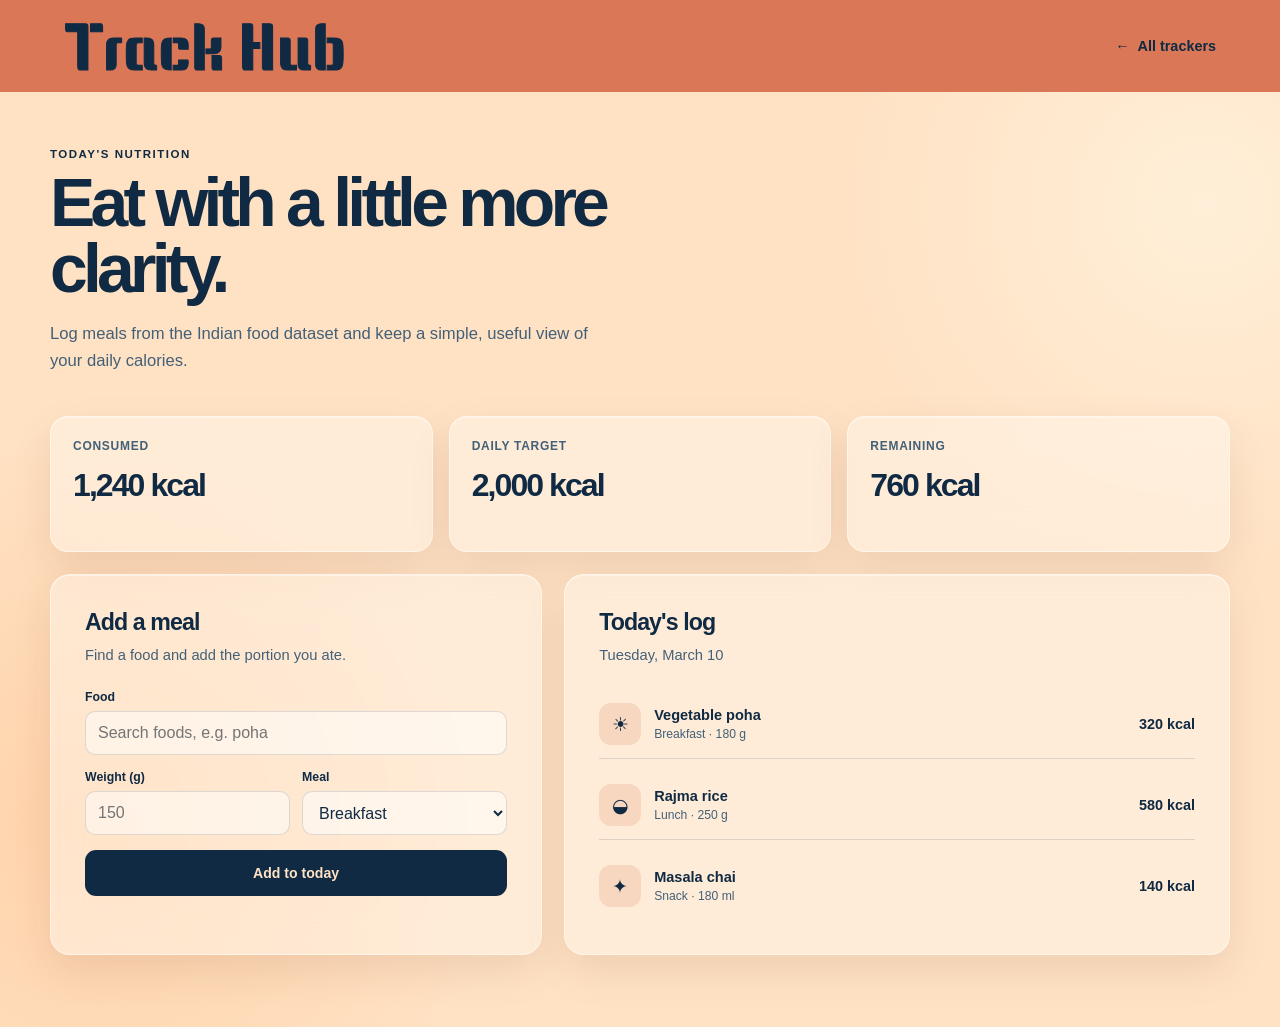
==== calorie.html @ 034e93bc "feat(ui): add tracker landing pages" ====
<!doctype html>
<html lang="en">
  <head>
    <meta charset="UTF-8" />
    <meta name="viewport" content="width=device-width, initial-scale=1.0" />
    <title>Calorie Tracker — Track Hub</title>
    <link rel="preconnect" href="https://fonts.googleapis.com" />
    <link rel="preconnect" href="https://fonts.gstatic.com" crossorigin />
    <link href="https://fonts.googleapis.com/css2?family=Keania+One&display=swap" rel="stylesheet" />
    <link rel="stylesheet" href="tracker.css" />
  </head>
  <body>
    <header class="site-header"><a class="brand" href="index.html">Track Hub</a><a class="home-link" href="index.html">← <span>All trackers</span></a></header>
    <main class="page">
      <p class="eyebrow">TODAY'S NUTRITION</p>
      <h1>Eat with a little more clarity.</h1>
      <p class="intro">Log meals from the Indian food dataset and keep a simple, useful view of your daily calories.</p>
      <section class="stat-grid" aria-label="Calorie summary">
        <article class="stat"><span>Consumed</span><strong>1,240 kcal</strong></article>
        <article class="stat"><span>Daily target</span><strong>2,000 kcal</strong></article>
        <article class="stat"><span>Remaining</span><strong>760 kcal</strong></article>
      </section>
      <section class="content-grid">
        <section class="panel">
          <h2>Add a meal</h2>
          <p>Find a food and add the portion you ate.</p>
          <form>
            <div class="field"><label for="food">Food</label><input id="food" type="search" placeholder="Search foods, e.g. poha" /></div>
            <div class="form-row"><div class="field"><label for="weight">Weight (g)</label><input id="weight" type="number" placeholder="150" /></div><div class="field"><label for="meal">Meal</label><select id="meal"><option>Breakfast</option><option>Lunch</option><option>Dinner</option><option>Snack</option></select></div></div>
            <button class="button" type="button">Add to today</button>
          </form>
        </section>
        <section class="panel">
          <h2>Today's log</h2>
          <p>Tuesday, March 10</p>
          <div class="meal-list">
            <div class="list-item"><span class="list-icon">☀</span><div><strong>Vegetable poha</strong><small>Breakfast · 180 g</small></div><span class="list-value">320 kcal</span></div>
            <div class="list-item"><span class="list-icon">◒</span><div><strong>Rajma rice</strong><small>Lunch · 250 g</small></div><span class="list-value">580 kcal</span></div>
            <div class="list-item"><span class="list-icon">✦</span><div><strong>Masala chai</strong><small>Snack · 180 ml</small></div><span class="list-value">140 kcal</span></div>
          </div>
        </section>
      </section>
    </main>
  </body>
</html>
---- tracker.css ----
:root {
  --orange: #d97757;
  --cream: #ffe2c4;
  --navy: #102a43;
  --ink-soft: #426078;
  --glass: rgba(255, 248, 239, 0.46);
  --line: rgba(16, 42, 67, 0.14);
}

* { box-sizing: border-box; }

body {
  min-height: 100vh;
  margin: 0;
  color: var(--navy);
  background:
    radial-gradient(circle at 8% 80%, #ffd2a9 0, transparent 28%),
    radial-gradient(circle at 94% 20%, #ffefd8 0, transparent 25%),
    var(--cream);
  font-family: Arial, sans-serif;
}

.site-header {
  min-height: 92px;
  display: flex;
  align-items: center;
  justify-content: space-between;
  padding: 14px clamp(22px, 5vw, 72px);
  background: var(--orange);
}

.brand {
  color: var(--navy);
  font-family: "Keania One", Arial, sans-serif;
  font-size: clamp(2.6rem, 5vw, 4.6rem);
  line-height: 1;
  -webkit-text-stroke: 1px var(--navy);
  text-decoration: none;
}

.home-link {
  display: inline-flex;
  align-items: center;
  gap: 8px;
  color: var(--navy);
  font-size: .9rem;
  font-weight: 700;
  text-decoration: none;
}

.page {
  width: min(1180px, calc(100% - 48px));
  margin: 0 auto;
  padding: 56px 0 72px;
}

.eyebrow { margin: 0 0 10px; font-size: .72rem; font-weight: 700; letter-spacing: .13em; }
h1 { margin: 0; max-width: 700px; font-size: clamp(2.4rem, 5.3vw, 4.8rem); letter-spacing: -.07em; line-height: .98; }
.intro { max-width: 560px; margin: 18px 0 0; color: var(--ink-soft); font-size: 1.04rem; line-height: 1.6; }

.stat-grid { display: grid; grid-template-columns: repeat(3, 1fr); gap: 16px; margin: 42px 0 22px; }
.stat, .panel { border: 1px solid rgba(255, 250, 241, .7); background: var(--glass); box-shadow: inset 0 1px 0 rgba(255,255,255,.42), 0 16px 40px rgba(101, 43, 16, .1); backdrop-filter: blur(18px); -webkit-backdrop-filter: blur(18px); }
.stat { min-height: 136px; padding: 22px; border-radius: 18px; }
.stat span { display: block; color: var(--ink-soft); font-size: .75rem; font-weight: 700; letter-spacing: .06em; text-transform: uppercase; }
.stat strong { display: block; margin-top: 14px; font-size: 2rem; letter-spacing: -.06em; }

.content-grid { display: grid; grid-template-columns: .85fr 1.15fr; gap: 22px; }
.panel { border-radius: 20px; padding: clamp(22px, 3vw, 34px); }
.panel h2 { margin: 0 0 8px; font-size: 1.45rem; letter-spacing: -.04em; }
.panel > p { margin: 0 0 24px; color: var(--ink-soft); font-size: .92rem; line-height: 1.5; }

.field { display: grid; gap: 7px; margin: 0 0 15px; }
.field label { font-size: .77rem; font-weight: 700; }
.field input, .field select { width: 100%; min-height: 44px; border: 1px solid var(--line); border-radius: 10px; outline: none; padding: 0 12px; color: var(--navy); background: rgba(255,255,255,.5); font: inherit; }
.field input:focus, .field select:focus { border-color: var(--orange); box-shadow: 0 0 0 3px rgba(217,119,87,.18); }
.form-row { display: grid; grid-template-columns: 1fr 1fr; gap: 12px; }
.button { min-height: 46px; width: 100%; border: 0; border-radius: 11px; padding: 0 17px; background: var(--navy); color: var(--cream); cursor: pointer; font: 700 .88rem Arial, sans-serif; }
.button:hover { background: #1a4163; }

.meal-list, .expense-list { display: grid; gap: 12px; }
.list-item { display: flex; align-items: center; gap: 13px; padding: 13px 0; border-bottom: 1px solid var(--line); }
.list-item:last-child { border-bottom: 0; }
.list-icon { width: 42px; height: 42px; flex: none; display: grid; place-items: center; border-radius: 12px; background: rgba(217,119,87,.18); font-size: 1.18rem; }
.list-item strong, .list-item small { display: block; }
.list-item strong { font-size: .91rem; }
.list-item small { margin-top: 4px; color: var(--ink-soft); font-size: .76rem; }
.list-value { margin-left: auto; font-size: .9rem; font-weight: 700; white-space: nowrap; }

.category-list { display: grid; gap: 17px; }
.category { display: grid; grid-template-columns: 92px 1fr auto; align-items: center; gap: 12px; font-size: .82rem; font-weight: 700; }
.meter { height: 8px; overflow: hidden; border-radius: 9px; background: rgba(16,42,67,.1); }
.meter i { display: block; height: 100%; border-radius: inherit; background: var(--orange); }
.split-card { margin-top: 22px; padding: 18px; border: 1px solid var(--line); border-radius: 15px; background: rgba(255,255,255,.28); }
.split-card h3 { margin: 0 0 5px; font-size: 1rem; }
.split-card p { margin: 0; color: var(--ink-soft); font-size: .82rem; }

@media (max-width: 760px) {
  .site-header { min-height: 78px; }
  .page { width: min(100% - 32px, 560px); padding-top: 38px; }
  .stat-grid, .content-grid { grid-template-columns: 1fr; }
  .stat-grid { margin-top: 30px; }
  .stat { min-height: auto; }
}

@media (max-width: 420px) {
  .home-link span { display: none; }
  .form-row { grid-template-columns: 1fr; }
  .category { grid-template-columns: 76px 1fr auto; }
}
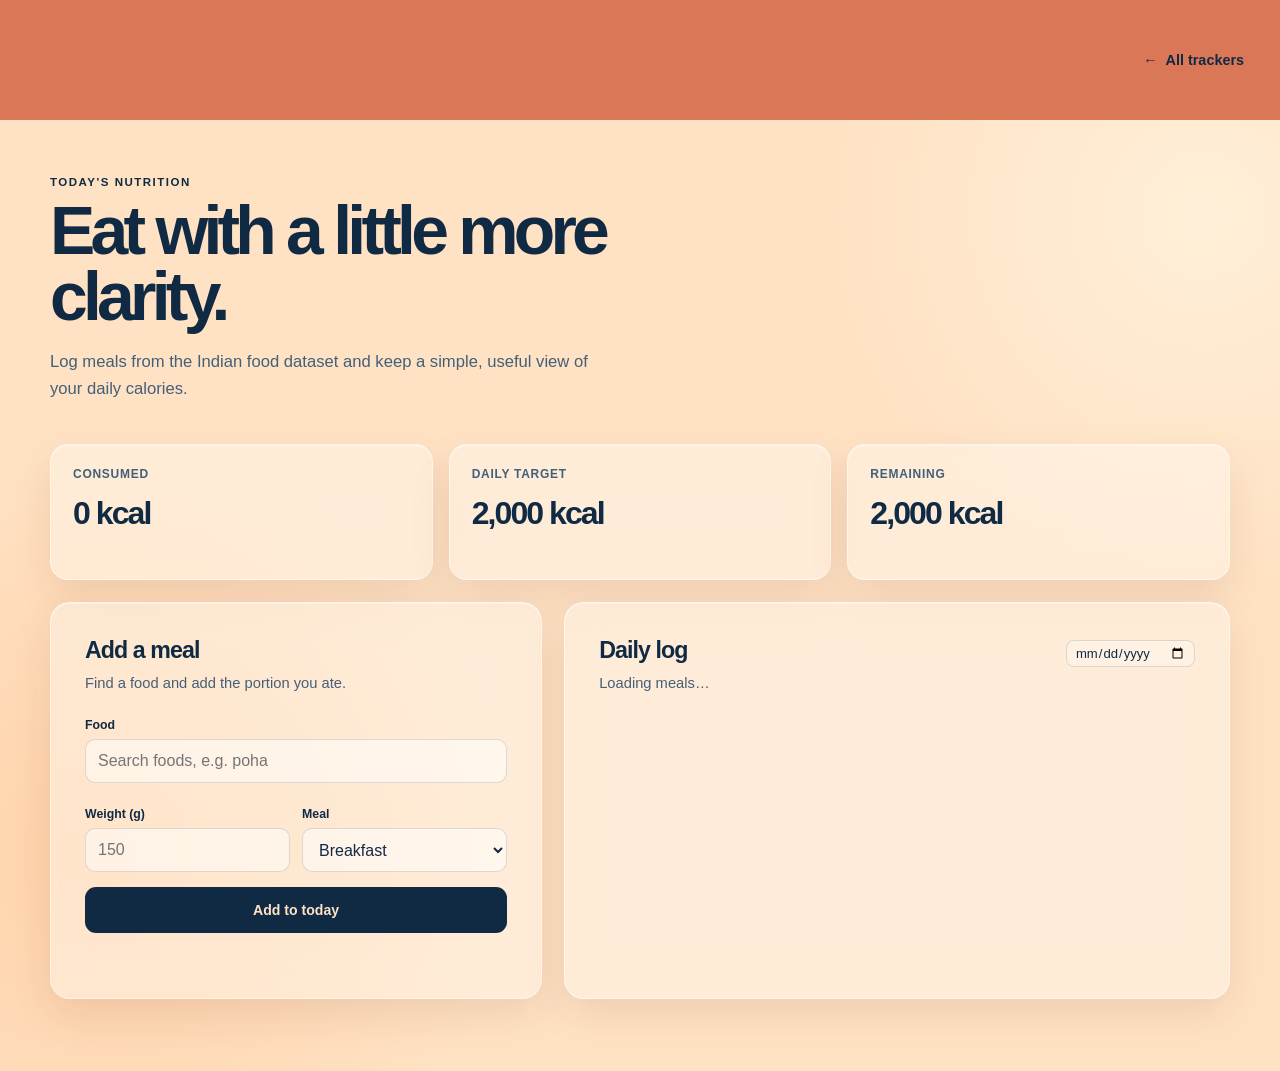
==== commit 7e041e8d: "feat(ui): add date selector and form validations for calorie tracker" ====
--- a/calorie.html
+++ b/calorie.html
@@ -10,36 +10,39 @@
     <link rel="stylesheet" href="tracker.css" />
   </head>
   <body>
-    <header class="site-header"><a class="brand" href="index.html">Track Hub</a><a class="home-link" href="index.html">← <span>All trackers</span></a></header>
+    <header class="site-header"><a class="brand" href="index.html" data-animated-brand aria-label="Track Hub"></a><a class="home-link" href="index.html">← <span>All trackers</span></a></header>
     <main class="page">
       <p class="eyebrow">TODAY'S NUTRITION</p>
       <h1>Eat with a little more clarity.</h1>
       <p class="intro">Log meals from the Indian food dataset and keep a simple, useful view of your daily calories.</p>
       <section class="stat-grid" aria-label="Calorie summary">
-        <article class="stat"><span>Consumed</span><strong>1,240 kcal</strong></article>
+        <article class="stat"><span>Consumed</span><strong id="consumed">0 kcal</strong></article>
         <article class="stat"><span>Daily target</span><strong>2,000 kcal</strong></article>
-        <article class="stat"><span>Remaining</span><strong>760 kcal</strong></article>
+        <article class="stat"><span>Remaining</span><strong id="remaining">2,000 kcal</strong></article>
       </section>
       <section class="content-grid">
         <section class="panel">
           <h2>Add a meal</h2>
           <p>Find a food and add the portion you ate.</p>
-          <form>
-            <div class="field"><label for="food">Food</label><input id="food" type="search" placeholder="Search foods, e.g. poha" /></div>
-            <div class="form-row"><div class="field"><label for="weight">Weight (g)</label><input id="weight" type="number" placeholder="150" /></div><div class="field"><label for="meal">Meal</label><select id="meal"><option>Breakfast</option><option>Lunch</option><option>Dinner</option><option>Snack</option></select></div></div>
-            <button class="button" type="button">Add to today</button>
+          <form id="meal-form">
+            <div class="field"><label for="food">Food</label><input id="food" type="search" required placeholder="Search foods, e.g. poha" autocomplete="off" /></div>
+            <div class="food-results" id="food-results" aria-live="polite"></div>
+            <div class="form-row"><div class="field"><label for="weight">Weight (g)</label><input id="weight" type="number" min="1" step="1" required placeholder="150" /></div><div class="field"><label for="meal">Meal</label><select id="meal"><option>Breakfast</option><option>Lunch</option><option>Dinner</option><option>Snack</option></select></div></div>
+            <button class="button" type="submit">Add to today</button>
+            <p class="status" id="meal-status" aria-live="polite"></p>
           </form>
         </section>
         <section class="panel">
-          <h2>Today's log</h2>
-          <p>Tuesday, March 10</p>
-          <div class="meal-list">
-            <div class="list-item"><span class="list-icon">☀</span><div><strong>Vegetable poha</strong><small>Breakfast · 180 g</small></div><span class="list-value">320 kcal</span></div>
-            <div class="list-item"><span class="list-icon">◒</span><div><strong>Rajma rice</strong><small>Lunch · 250 g</small></div><span class="list-value">580 kcal</span></div>
-            <div class="list-item"><span class="list-icon">✦</span><div><strong>Masala chai</strong><small>Snack · 180 ml</small></div><span class="list-value">140 kcal</span></div>
+          <div style="display: flex; justify-content: space-between; align-items: baseline; flex-wrap: wrap; gap: 8px;">
+            <h2>Daily log</h2>
+            <input id="selected-date" type="date" aria-label="Select date" style="background: rgba(255,255,255,0.3); border: 1px solid var(--line); border-radius: 8px; padding: 4px 8px; font: inherit; font-size: 0.82rem; color: var(--navy);" />
           </div>
+          <p id="log-date">Loading meals…</p>
+          <div class="meal-list" id="meal-log"></div>
         </section>
       </section>
     </main>
+    <script src="title-animation.js"></script>
+    <script src="calorie.js?v=3"></script>
   </body>
 </html>
--- a/tracker.css
+++ b/tracker.css
@@ -21,18 +21,18 @@
 }
 
 .site-header {
-  min-height: 92px;
+  height: 120px;
   display: flex;
   align-items: center;
   justify-content: space-between;
-  padding: 14px clamp(22px, 5vw, 72px);
+  padding: 0 36px;
   background: var(--orange);
 }
 
 .brand {
   color: var(--navy);
   font-family: "Keania One", Arial, sans-serif;
-  font-size: clamp(2.6rem, 5vw, 4.6rem);
+  font-size: clamp(1.75rem, 3.6vw, 4rem);
   line-height: 1;
   -webkit-text-stroke: 1px var(--navy);
   text-decoration: none;
@@ -76,6 +76,12 @@
 .form-row { display: grid; grid-template-columns: 1fr 1fr; gap: 12px; }
 .button { min-height: 46px; width: 100%; border: 0; border-radius: 11px; padding: 0 17px; background: var(--navy); color: var(--cream); cursor: pointer; font: 700 .88rem Arial, sans-serif; }
 .button:hover { background: #1a4163; }
+.button:disabled { cursor: wait; opacity: .64; }
+.status { min-height: 18px; margin: 13px 0 0; color: var(--ink-soft); font-size: .78rem; }
+.status.error { color: #a33624; }
+.food-results { display: grid; gap: 6px; margin: -5px 0 14px; }
+.food-option { width: 100%; display: flex; justify-content: space-between; gap: 12px; border: 1px solid var(--line); border-radius: 9px; padding: 9px 10px; color: var(--navy); background: rgba(255,255,255,.3); cursor: pointer; font: inherit; text-align: left; }
+.food-option small { color: var(--ink-soft); white-space: nowrap; }
 
 .meal-list, .expense-list { display: grid; gap: 12px; }
 .list-item { display: flex; align-items: center; gap: 13px; padding: 13px 0; border-bottom: 1px solid var(--line); }
@@ -85,17 +91,22 @@
 .list-item strong { font-size: .91rem; }
 .list-item small { margin-top: 4px; color: var(--ink-soft); font-size: .76rem; }
 .list-value { margin-left: auto; font-size: .9rem; font-weight: 700; white-space: nowrap; }
+.delete-button { border: 0; padding: 5px; color: var(--ink-soft); background: transparent; cursor: pointer; font-size: 1.05rem; }
+.delete-button:hover { color: #a33624; }
 
 .category-list { display: grid; gap: 17px; }
 .category { display: grid; grid-template-columns: 92px 1fr auto; align-items: center; gap: 12px; font-size: .82rem; font-weight: 700; }
 .meter { height: 8px; overflow: hidden; border-radius: 9px; background: rgba(16,42,67,.1); }
 .meter i { display: block; height: 100%; border-radius: inherit; background: var(--orange); }
-.split-card { margin-top: 22px; padding: 18px; border: 1px solid var(--line); border-radius: 15px; background: rgba(255,255,255,.28); }
+.split-card { margin-top: 14px; padding: 18px; border: 1px solid var(--line); border-radius: 15px; background: rgba(255,255,255,.28); }
+.split-card-header { display: flex; justify-content: space-between; align-items: center; }
 .split-card h3 { margin: 0 0 5px; font-size: 1rem; }
 .split-card p { margin: 0; color: var(--ink-soft); font-size: .82rem; }
+.split-panel { margin-top: 22px; }
+.split-list { display: grid; gap: 12px; margin-top: 16px; }
+.settlement { margin: 14px 0 0; color: var(--ink-soft); font-size: .86rem; line-height: 1.55; }
 
 @media (max-width: 760px) {
-  .site-header { min-height: 78px; }
   .page { width: min(100% - 32px, 560px); padding-top: 38px; }
   .stat-grid, .content-grid { grid-template-columns: 1fr; }
   .stat-grid { margin-top: 30px; }
